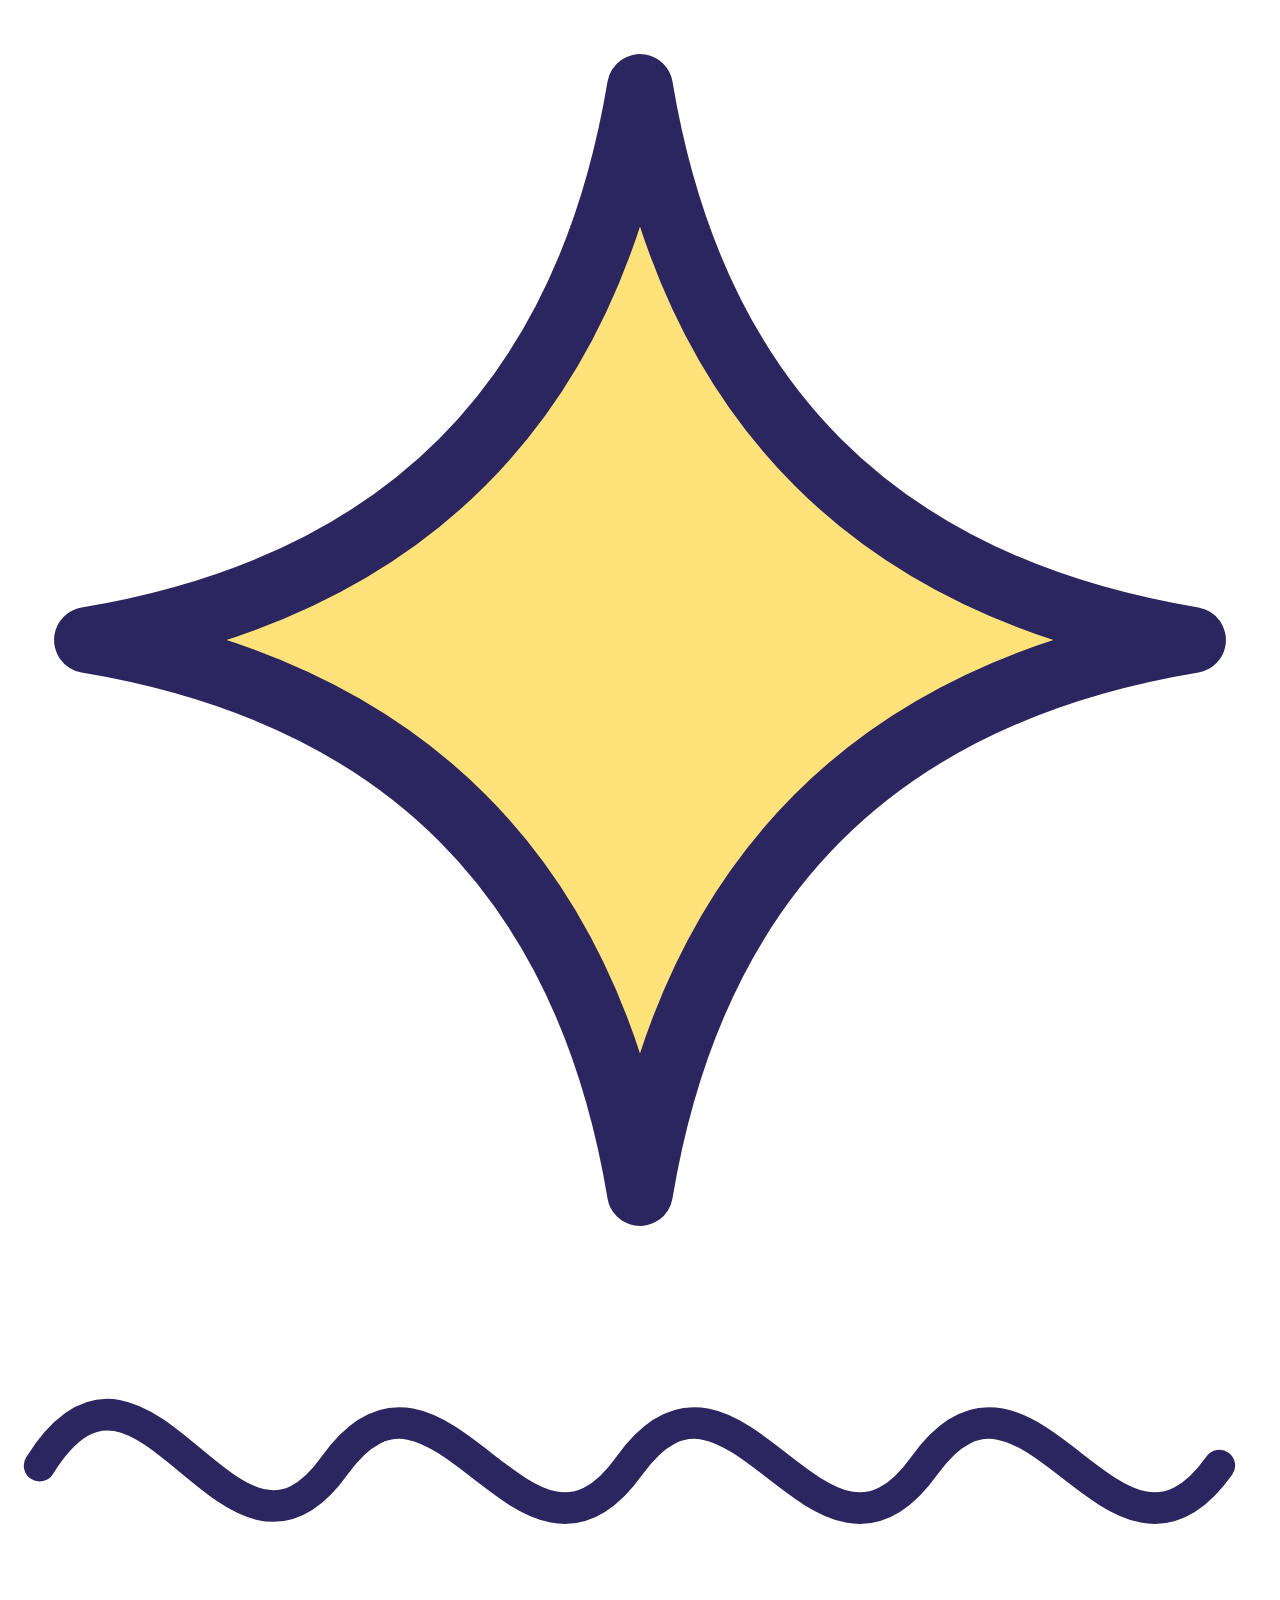
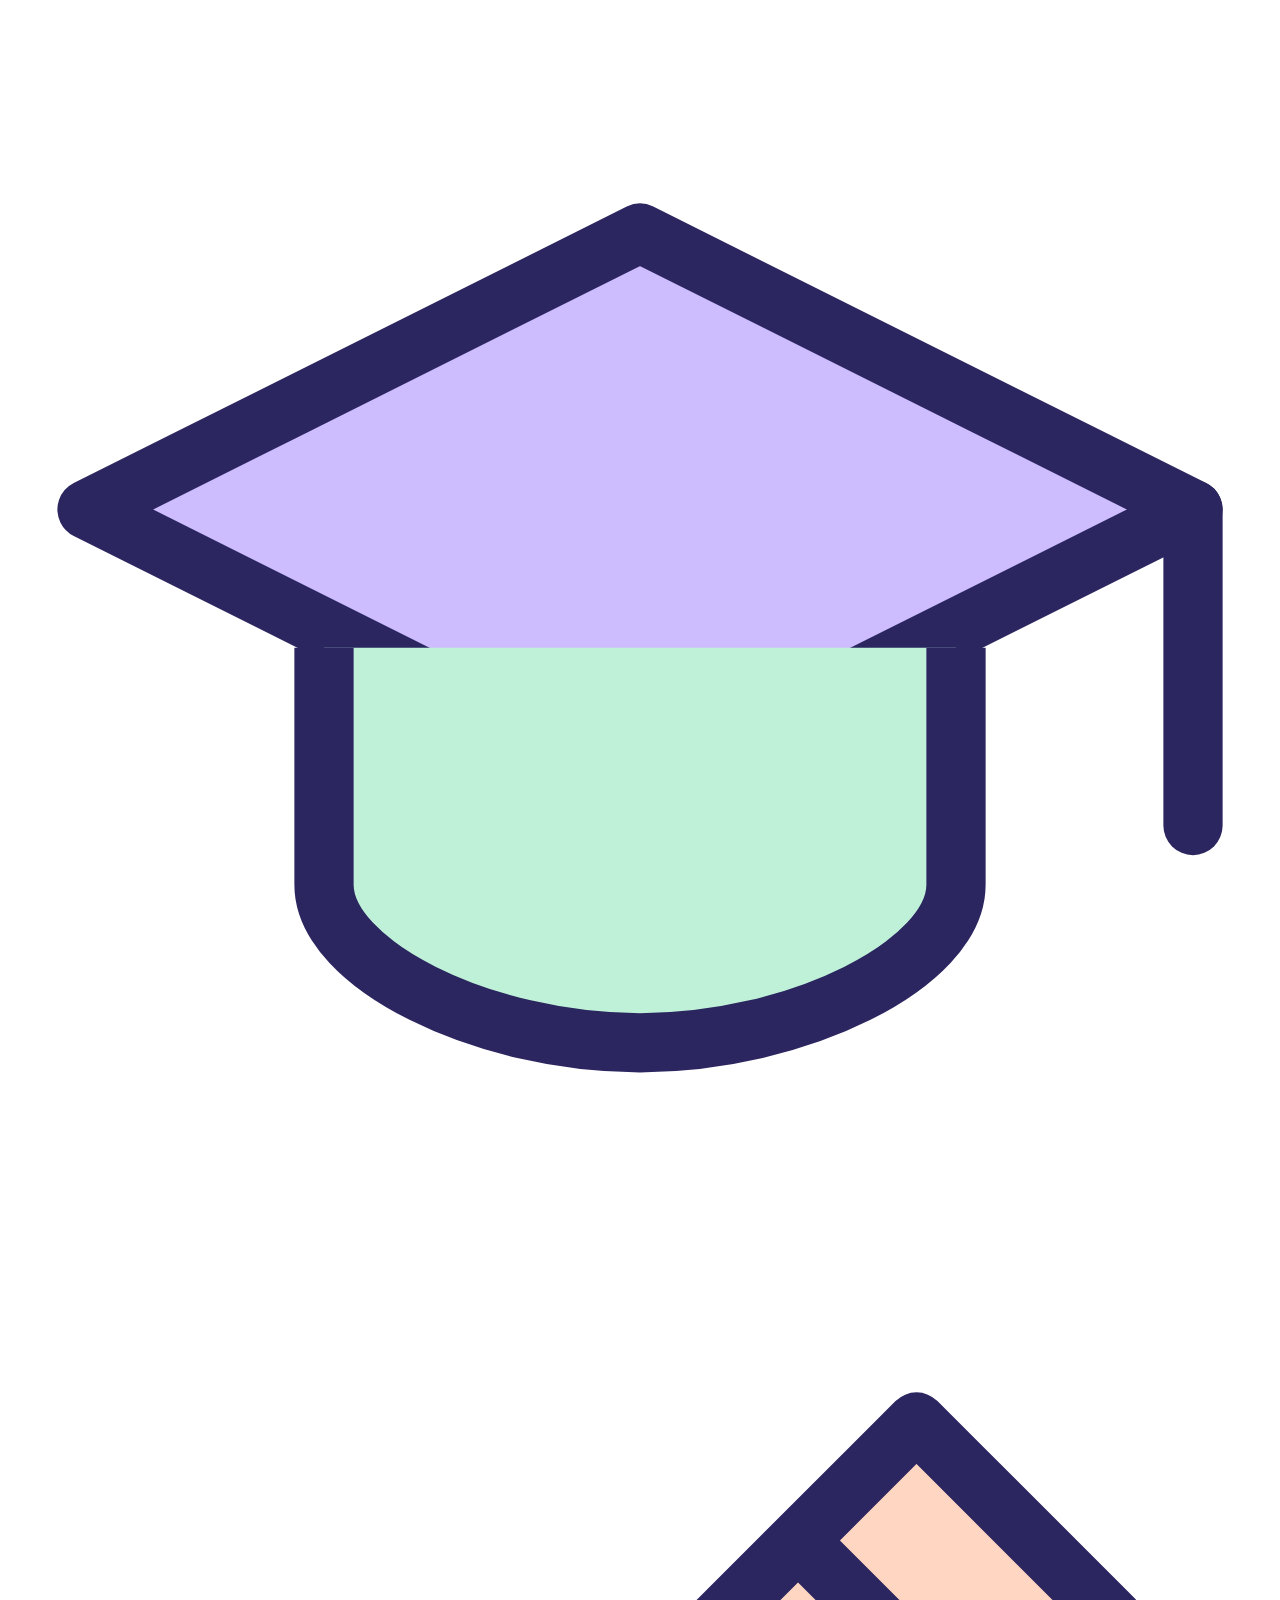
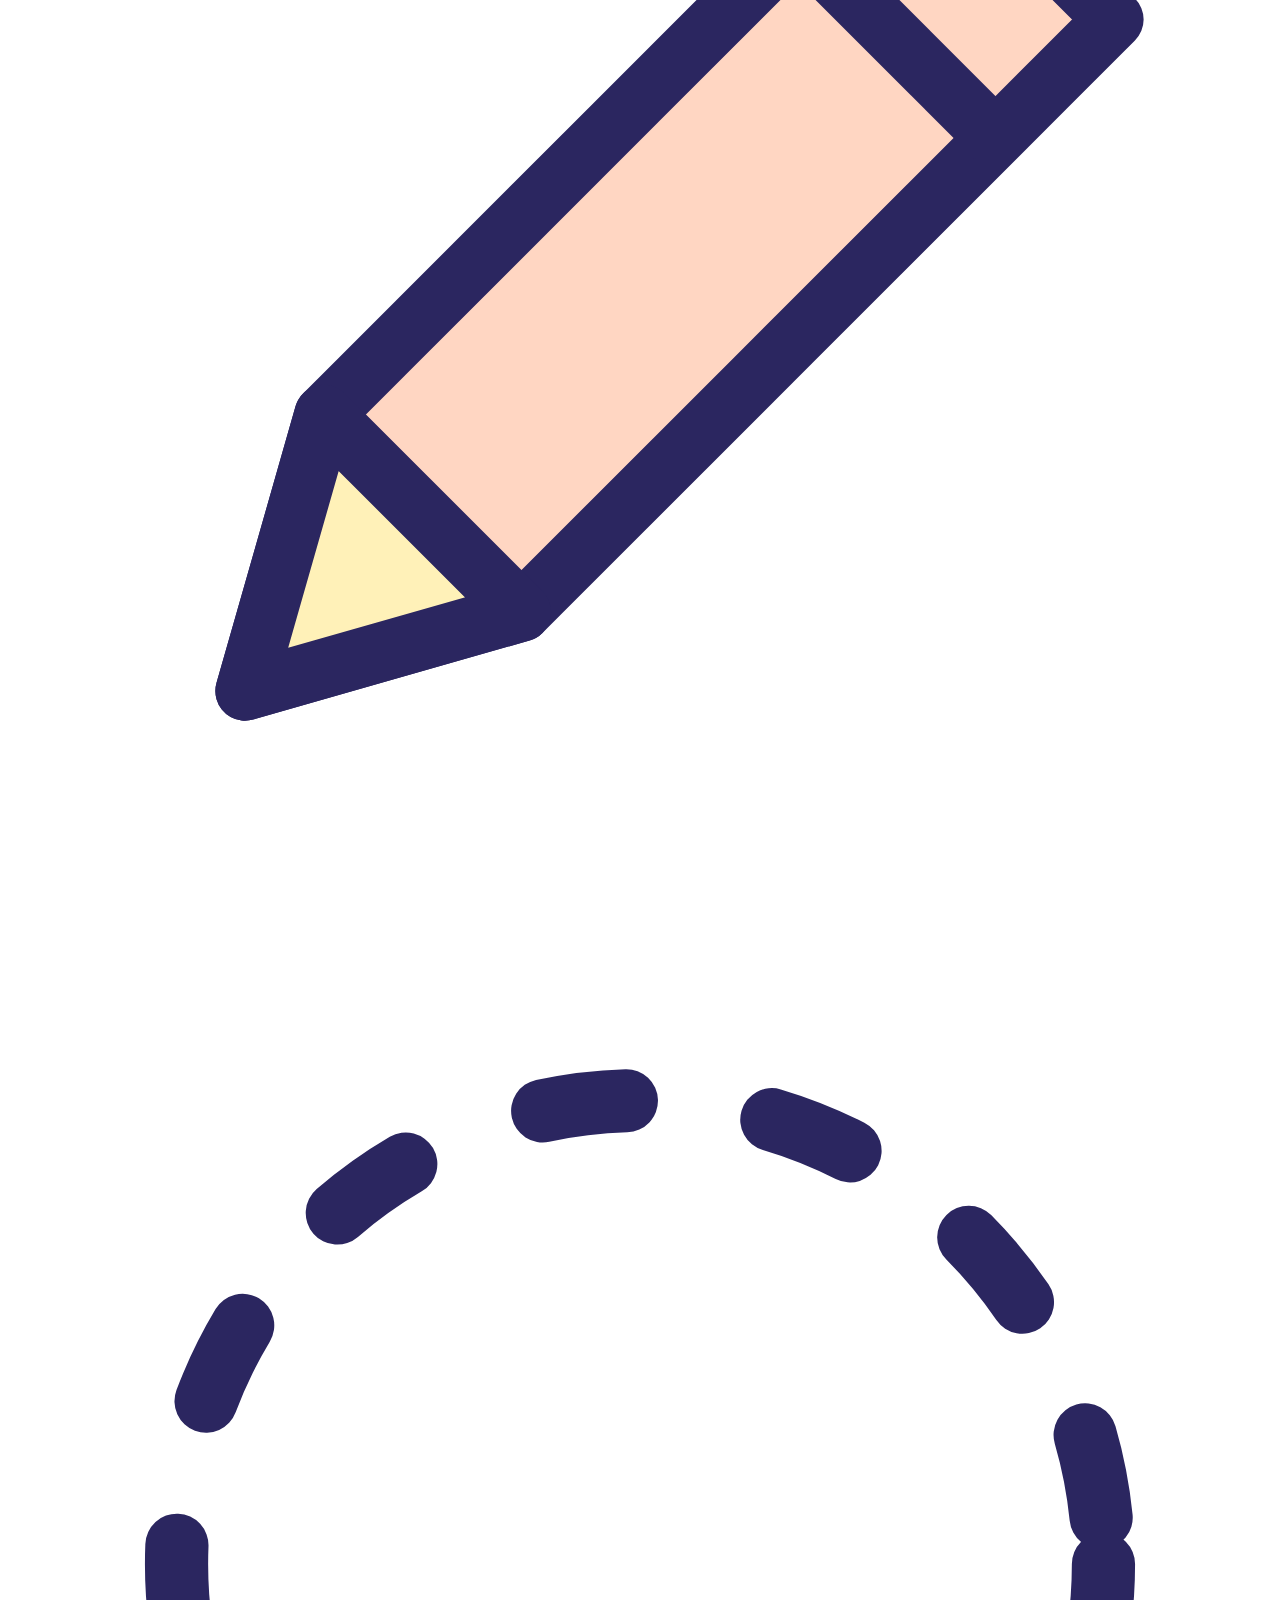
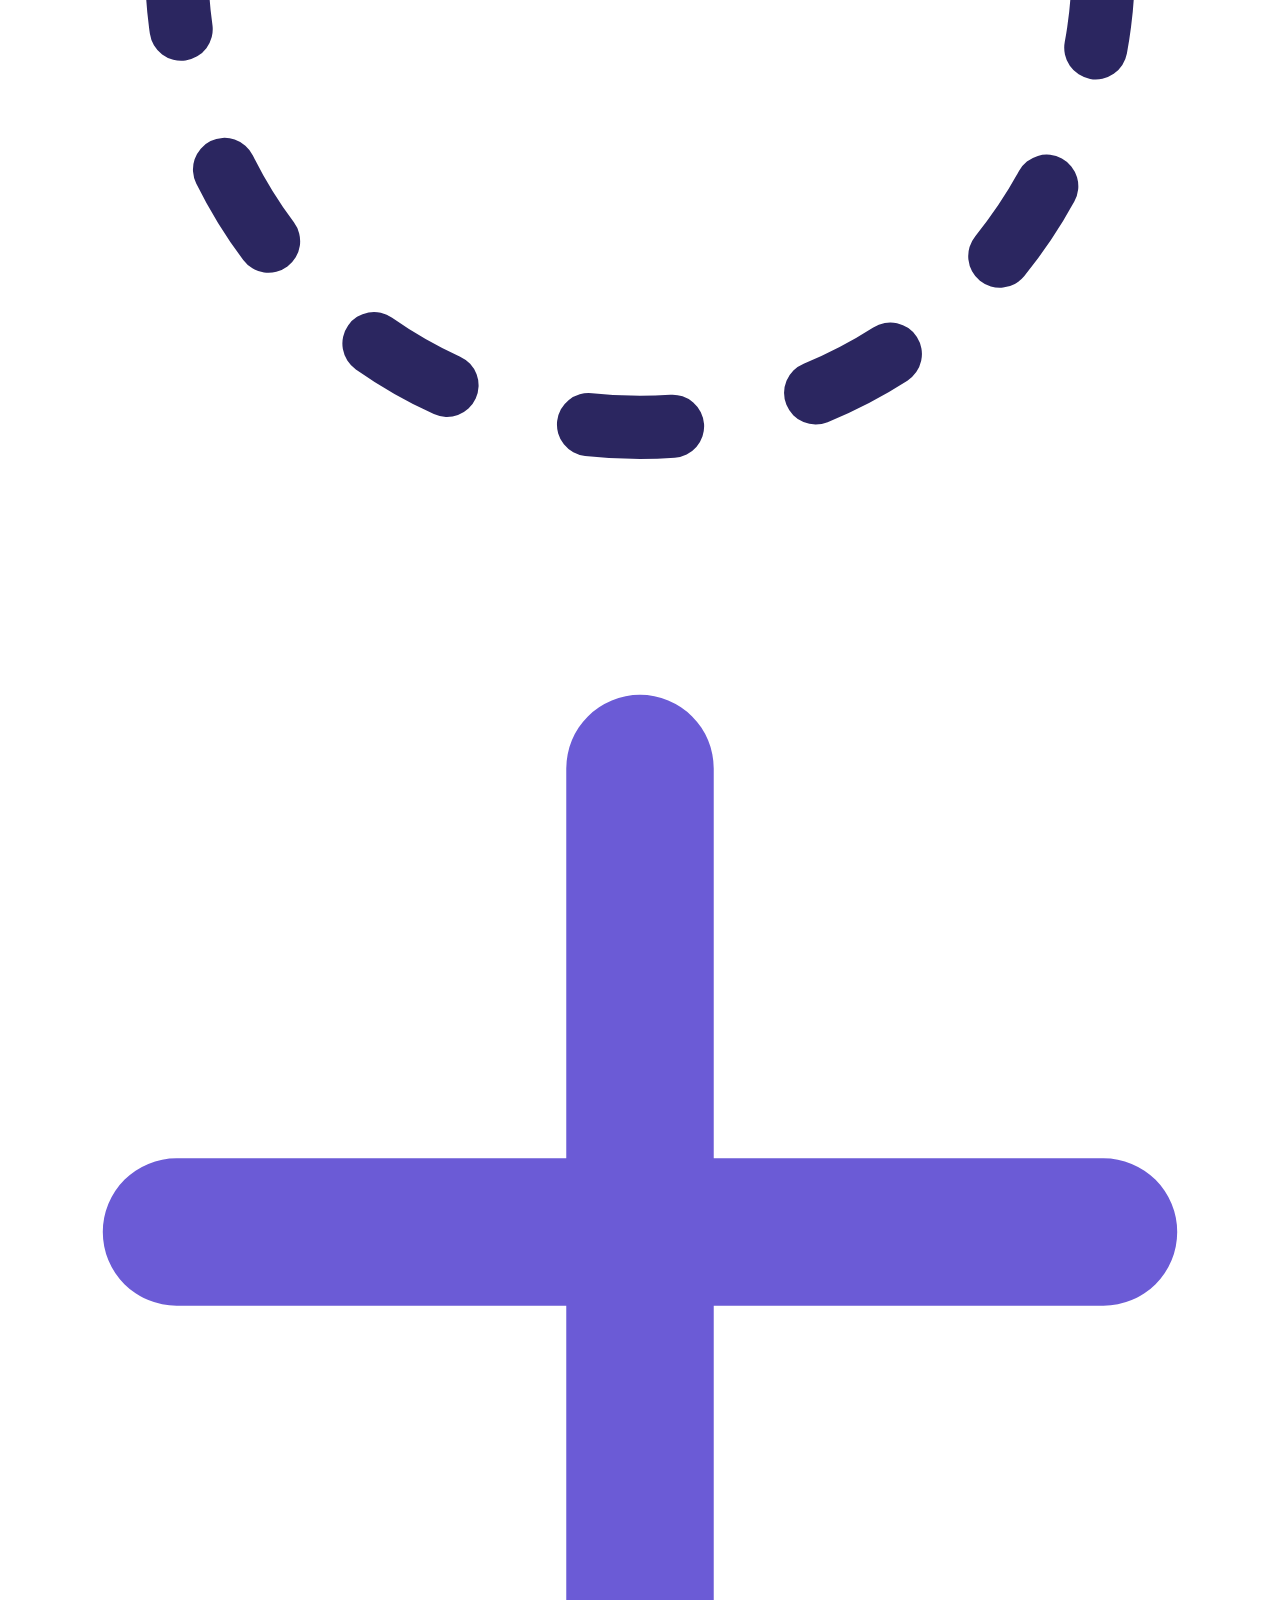
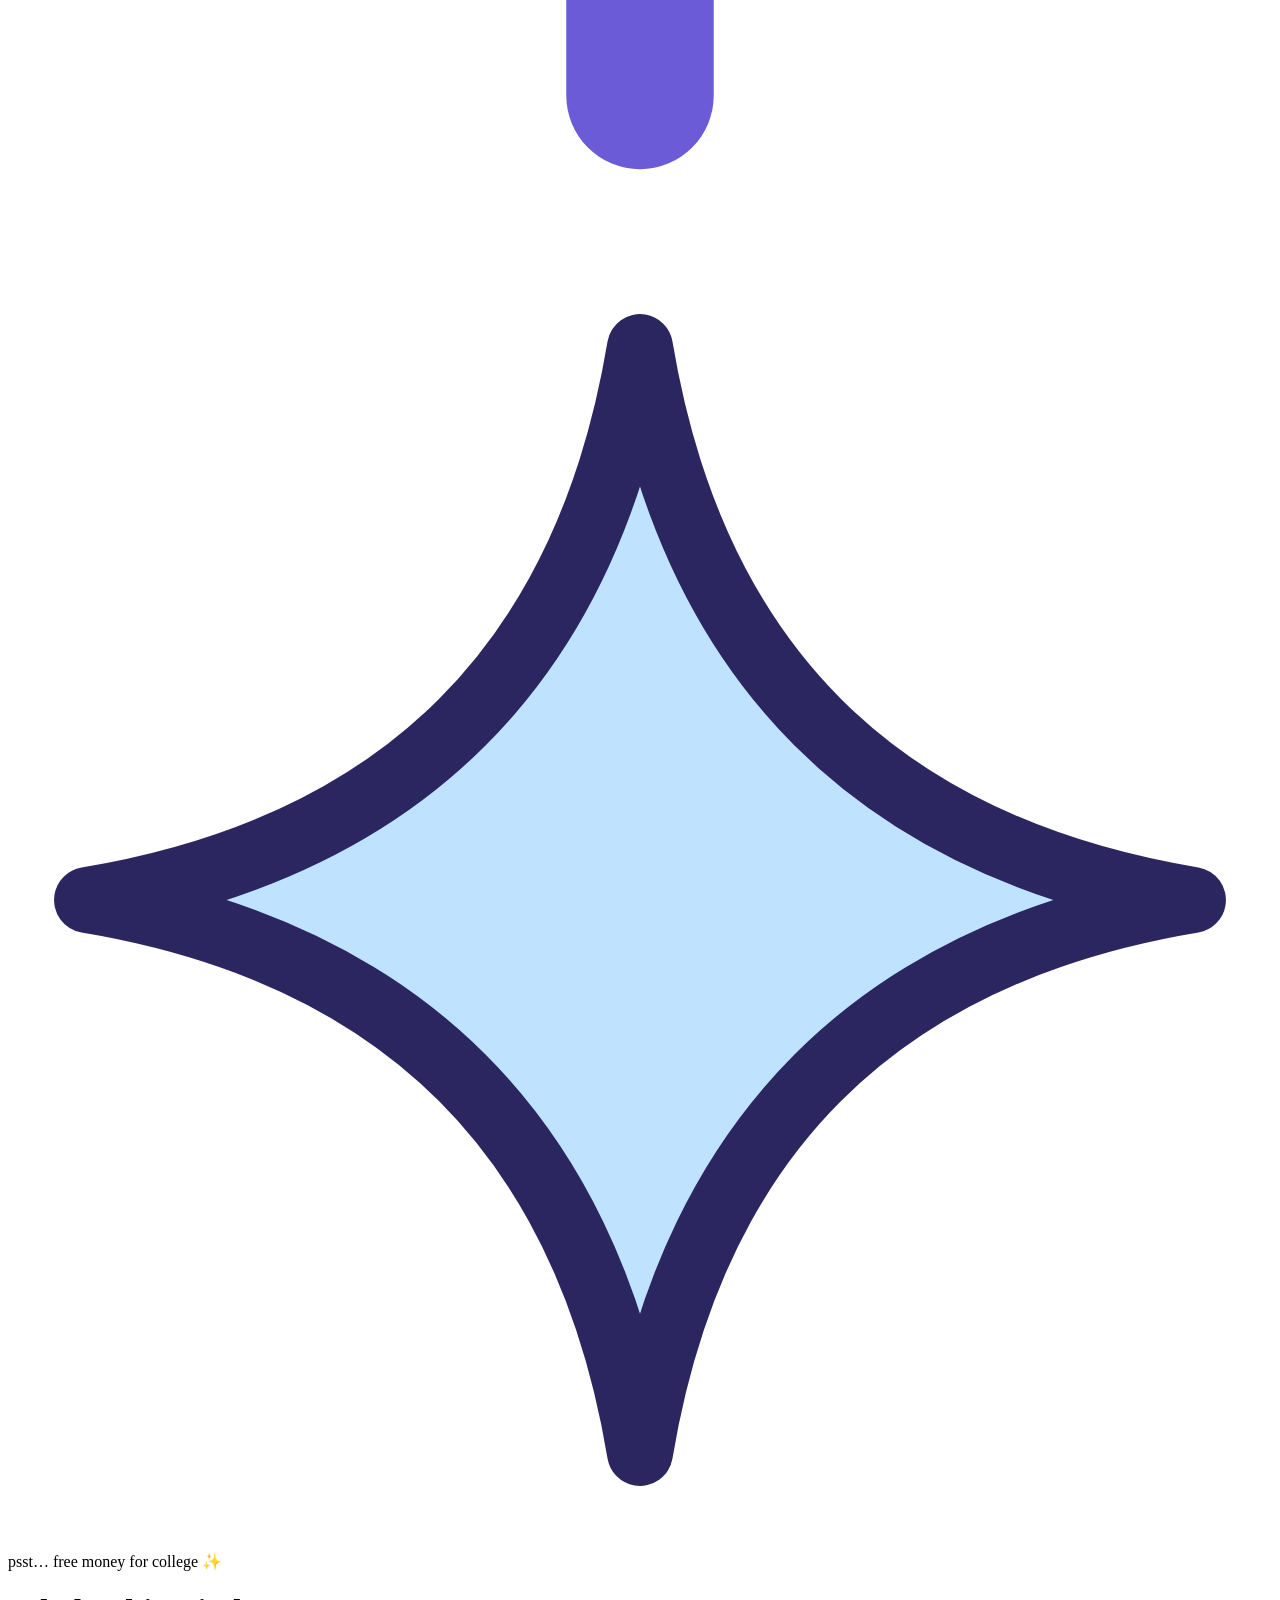
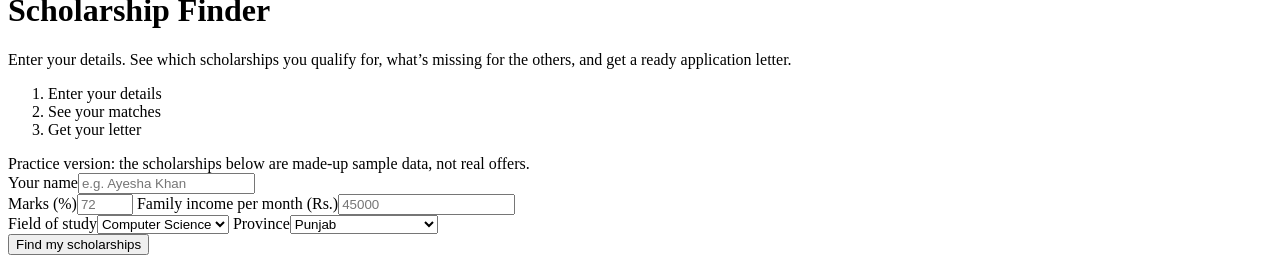
==== index.html @ 19dd43ed "Rename scholarship-finder-pastel.html to index.html" ====
<!DOCTYPE html>
<html lang="en">
<head>
<meta charset="utf-8">
<meta name="viewport" content="width=device-width, initial-scale=1, viewport-fit=cover">
<title>Scholarship Finder</title>
<link rel="preconnect" href="https://fonts.googleapis.com">
<link href="https://fonts.googleapis.com/css2?family=Bricolage+Grotesque:wght@400;600;800&display=swap" rel="stylesheet">
<link rel="stylesheet" href="genz.css">
</head>
<body>
<div class="doodles" aria-hidden="true">
<svg class="d1" viewBox="0 0 48 48"><path d="M24 3c2 12 9 19 21 21-12 2-19 9-21 21-2-12-9-19-21-21 12-2 19-9 21-21z" fill="#ffe27a" stroke="#2b2660" stroke-width="2.5" stroke-linejoin="round"/></svg>
<svg class="d2" viewBox="0 0 120 30"><path d="M3 18c10-16 18 14 28 0s18 14 28 0 18 14 28 0 18 14 28 0" fill="none" stroke="#2b2660" stroke-width="3" stroke-linecap="round"/></svg>
<svg class="d3" viewBox="0 0 64 64"><path d="M32 12L4 26l28 14 28-14z" fill="#cdbdff" stroke="#2b2660" stroke-width="3" stroke-linejoin="round"/><path d="M16 33v12c0 4 8 8 16 8s16-4 16-8V33" fill="#bff0d8" stroke="#2b2660" stroke-width="3" stroke-linejoin="round"/><path d="M60 26v16" stroke="#2b2660" stroke-width="3" stroke-linecap="round"/></svg>
<svg class="d4" viewBox="0 0 64 64"><path d="M12 52l4-14 30-30 10 10-30 30z" fill="#ffd6c2" stroke="#2b2660" stroke-width="3" stroke-linejoin="round"/><path d="M12 52l4-14 10 10z" fill="#fff1b8" stroke="#2b2660" stroke-width="3" stroke-linejoin="round"/><path d="M40 14l10 10" stroke="#2b2660" stroke-width="3"/></svg>
<svg class="d5" viewBox="0 0 60 60"><circle cx="30" cy="30" r="22" fill="none" stroke="#2b2660" stroke-width="3" stroke-dasharray="4 7" stroke-linecap="round"/></svg>
<svg class="d6" viewBox="0 0 60 60"><path d="M30 8v44M8 30h44" stroke="#6b5bd6" stroke-width="7" stroke-linecap="round"/></svg>
<svg class="d7" viewBox="0 0 48 48"><path d="M24 3c2 12 9 19 21 21-12 2-19 9-21 21-2-12-9-19-21-21 12-2 19-9 21-21z" fill="#bfe3ff" stroke="#2b2660" stroke-width="2.5" stroke-linejoin="round"/></svg>
</div>
<main>
<header>
<p class="kicker">psst… free money for college ✨</p>
<h1>Scholarship <span class="hl">Finder</span></h1>
<p class="sub">Enter your details. See which scholarships you qualify for, what’s missing for the others, and get a ready application letter.</p>
<ol class="steps"><li>Enter your details</li><li>See your matches</li><li>Get your letter</li></ol>
</header>
<div class="note">Practice version: the scholarships below are made-up sample data, not real offers.</div>

<form id="f">
<label>Your name<input id="name" required placeholder="e.g. Ayesha Khan"></label>
<div class="row">
<label>Marks (%)<input id="marks" type="number" min="0" max="100" required placeholder="72"></label>
<label>Family income per month (Rs.)<input id="inc" type="number" min="0" required placeholder="45000"></label>
</div>
<div class="row">
<label>Field of study<select id="field"><option>Computer Science</option><option>Engineering</option><option>Business</option><option>Medical</option><option>Science</option><option>Arts &amp; Humanities</option></select></label>
<label>Province<select id="prov"><option>Punjab</option><option>Sindh</option><option>Khyber Pakhtunkhwa</option><option>Balochistan</option><option>Islamabad</option><option>AJK / Gilgit-Baltistan</option></select></label>
</div>
<button type="submit">Find my scholarships</button>
</form>

<div id="out"></div>
</main>

<script>
// Paste your Gemma API key between the quotes below. Keep this file private; never upload it to GitHub.
var API_KEY="your api key";
var MODEL="gemma-4-26b-a4b-it"; // if it stops working, change this name
var SCH=[
{n:"Merit Star Scholarship",min:80,inc:null,fields:null,prov:null,dl:"2026-11-30",amt:"Rs. 150,000 per year"},
{n:"Need-Based Education Fund",min:60,inc:50000,fields:null,prov:null,dl:"2026-11-20",amt:"Full tuition"},
{n:"STEM Future Scholars",min:65,inc:100000,fields:["Computer Science","Engineering","Science"],prov:null,dl:"2026-12-05",amt:"Rs. 120,000 per year"},
{n:"Business Leaders Award",min:70,inc:120000,fields:["Business"],prov:null,dl:"2026-12-10",amt:"Rs. 100,000 per year"},
{n:"Future Doctors Aid",min:75,inc:90000,fields:["Medical"],prov:null,dl:"2026-12-15",amt:"Rs. 180,000 per year"},
{n:"Punjab Merit and Need Grant",min:70,inc:80000,fields:null,prov:"Punjab",dl:"2026-11-25",amt:"Rs. 90,000 per year"},
{n:"Sindh Scholars Program",min:65,inc:75000,fields:null,prov:"Sindh",dl:"2026-12-01",amt:"Rs. 90,000 per year"},
{n:"Khyber Pakhtunkhwa Rising Fund",min:60,inc:70000,fields:null,prov:"Khyber Pakhtunkhwa",dl:"2026-11-28",amt:"Rs. 85,000 per year"},
{n:"Balochistan Talent Support",min:55,inc:60000,fields:null,prov:"Balochistan",dl:"2026-12-20",amt:"Rs. 95,000 per year"},
{n:"Open Access Grant",min:50,inc:30000,fields:null,prov:null,dl:"2026-11-18",amt:"Rs. 60,000 per year"}
];
function esc(s){return String(s).replace(/[&<>"]/g,function(c){return{"&":"&amp;","<":"&lt;",">":"&gt;",'"':"&quot;"}[c]})}
function days(d){var n=Math.ceil((new Date(d+"T23:59:59")-new Date())/86400000);return n<0?"Deadline passed":n+" days left"}
function check(s,u){
 var fails=[],hard=false;
 if(u.marks<s.min)fails.push("Needs "+s.min+"% marks (you have "+u.marks+"%, so "+(s.min-u.marks)+"% more)");
 if(s.inc&&u.inc>s.inc)fails.push("Family income must be under Rs. "+s.inc.toLocaleString()+" per month");
 if(s.fields&&s.fields.indexOf(u.field)<0){fails.push("Only for: "+s.fields.join(", "));hard=true}
 if(s.prov&&s.prov!==u.prov){fails.push("Only for students from "+s.prov);hard=true}
 var close=(u.marks>=s.min-10)&&(!s.inc||u.inc<=s.inc*1.3);
 return{fails:fails,status:fails.length===0?"match":(!hard&&close?"almost":"no")};
}
function reasons(s,u){
 var r=["Your marks ("+u.marks+"%) meet the minimum of "+s.min+"%"];
 if(s.inc)r.push("Your family income is within the limit of Rs. "+s.inc.toLocaleString()+" per month");
 if(s.fields)r.push("You study "+u.field);
 if(s.prov)r.push("You are from "+u.prov);
 return r;
}
function letter(s,u){
 return "Dear Scholarship Committee,\n\nI am writing to apply for the "+s.n+". I am a "+u.field+" student from "+u.prov+" with "+u.marks+"% marks in my most recent exam. My family’s monthly income is Rs. "+u.inc.toLocaleString()+", and this scholarship would help me continue my studies without interruption.\n\nI meet the requirements:\n- "+reasons(s,u).join("\n- ")+"\n\nI will provide all required documents on request. Thank you for considering my application.\n\nSincerely,\n"+u.name;
}
function docs(s){
 var d=["CNIC or B-Form copy","Latest transcript or result card","Family income certificate","Two passport-size photos"];
 if(s.prov)d.push("Domicile certificate ("+s.prov+")");
 return d;
}
var U=null;
function render(){
 var m=[],a=[];
 SCH.forEach(function(s,i){var c=check(s,U);if(c.status==="match")m.push([s,i,c]);else if(c.status==="almost")a.push([s,i,c])});
 var h="<h2>You qualify for "+m.length+"</h2>";
 if(!m.length)h+="<p class=\"empty\">No full matches yet. Check the “almost” list below.</p>";
 m.forEach(function(x){var s=x[0];
  h+="<div class=\"card\"><span class=\"tag\">You qualify</span><h3>"+esc(s.n)+"</h3><p class=\"meta\">"+esc(s.amt)+" · "+days(s.dl)+"</p><ul>"+reasons(s,U).map(function(r){return"<li>"+esc(r)+"</li>"}).join("")+"</ul>"+
  "<strong>Documents to prepare</strong><ul>"+docs(s).map(function(d){return"<li>"+esc(d)+"</li>"}).join("")+"</ul>"+
  "<button class=\"ghost\" data-i=\""+x[1]+"\">Write my application letter</button><div id=\"L"+x[1]+"\"></div></div>"});
 if(a.length){h+="<h2>Almost there</h2>";
  a.forEach(function(x){var s=x[0];
   h+="<div class=\"card almost\"><span class=\"tag\">Almost</span><h3>"+esc(s.n)+"</h3><p class=\"meta\">"+esc(s.amt)+" · "+days(s.dl)+"</p><ul>"+x[2].fails.map(function(r){return"<li>"+esc(r)+"</li>"}).join("")+"</ul></div>"})}
 var o=document.getElementById("out");o.innerHTML=h;
 o.scrollIntoView({behavior:"smooth"});
}
document.getElementById("f").addEventListener("submit",function(e){
 e.preventDefault();
 U={name:document.getElementById("name").value.trim(),marks:+document.getElementById("marks").value,inc:+document.getElementById("inc").value,field:document.getElementById("field").value,prov:document.getElementById("prov").value};
 render();
});
async function askGemma(s,u){
 var key=API_KEY;
 if(!key||key==="PASTE_YOUR_KEY_HERE")throw new Error("No API key in the code");
 var prompt="You are a friendly scholarship advisor helping a student in Pakistan. Student: name "+u.name+", "+u.marks+"% marks, field "+u.field+", province "+u.prov+", family income Rs. "+u.inc+" per month. Scholarship: "+s.n+" ("+s.amt+"). Write two parts. Part 1 starts with the line LETTER: then a formal, warm application letter of about 150 words signed with the student name. Part 2 starts with the line TIPS: then 3 short bullet tips in very simple English about why the student qualifies and how to make the application stronger. No other text.";
 var r=await fetch("https://generativelanguage.googleapis.com/v1beta/models/"+MODEL+":generateContent?key="+encodeURIComponent(key),{signal:AbortSignal.timeout(15000),method:"POST",headers:{"Content-Type":"application/json"},body:JSON.stringify({contents:[{parts:[{text:prompt}]}]})});
 var d=await r.json();
 if(!r.ok)throw new Error((d.error&&d.error.message)||"API error");
 return d.candidates[0].content.parts.filter(function(p){return !p.thought}).map(function(p){return p.text||""}).join("");
}
document.getElementById("out").addEventListener("click",async function(e){
 var b=e.target.closest("button[data-i]");if(!b)return;
 var i=+b.getAttribute("data-i"),box=document.getElementById("L"+i),letterText,tips="",src;
 b.style.display="none";
 box.innerHTML="<p class=\"src\">Gemma is writing your letter…</p>";
 try{
  var out=await askGemma(SCH[i],U),k=out.search(/TIPS:/i);
  letterText=(k>=0?out.slice(0,k):out).replace(/^\s*LETTER:\s*/i,"").trim();
  if(k>=0)tips=out.slice(k).replace(/^TIPS:\s*/i,"").trim();
  if(!letterText)throw new Error("Empty reply");
  src="";
 }catch(err){
  letterText=letter(SCH[i],U);
  src="Backup template used (Gemma problem: "+err.message+")";
 }
 box.innerHTML="<div class=\"letter\">"+esc(letterText)+"</div>"+(tips?"<div class=\"tips\"><strong>Tips</strong>\n"+esc(tips)+"</div>":"")+"<p class=\"src\">"+esc(src)+"</p><p><button class=\"ghost\" data-c=\""+i+"\">Copy letter</button></p>";
});
document.getElementById("out").addEventListener("click",function(e){
 var b=e.target.closest("button[data-c]");if(!b)return;
 var t=document.getElementById("L"+b.getAttribute("data-c")).querySelector(".letter").textContent;
 try{navigator.clipboard.writeText(t).then(function(){b.textContent="Copied"},function(){b.textContent="Select the text to copy"})}catch(x){b.textContent="Select the text to copy"}
});
</script>
</body>
</html>
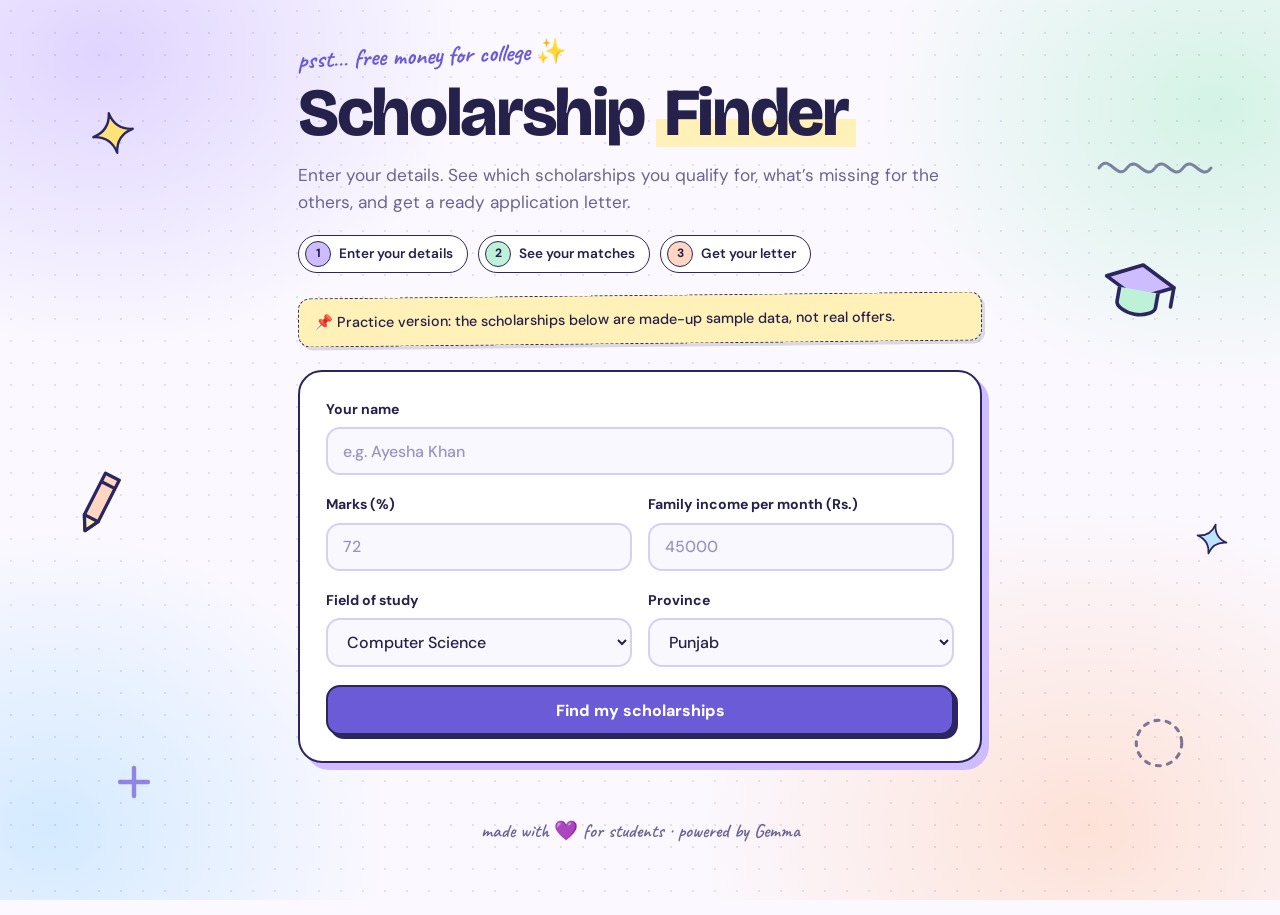
==== commit a14fe6a4: "Update index.html" ====
--- a/index.html
+++ b/index.html
@@ -6,7 +6,7 @@
 <title>Scholarship Finder</title>
 <link rel="preconnect" href="https://fonts.googleapis.com">
 <link href="https://fonts.googleapis.com/css2?family=Bricolage+Grotesque:wght@400;600;800&display=swap" rel="stylesheet">
-<link rel="stylesheet" href="genz.css">
+<link rel="stylesheet" href="style.css">
 </head>
 <body>
 <div class="doodles" aria-hidden="true">
@@ -45,7 +45,7 @@
 
 <script>
 // Paste your Gemma API key between the quotes below. Keep this file private; never upload it to GitHub.
-var API_KEY="your api key";
+var API_KEY="";
 var MODEL="gemma-4-26b-a4b-it"; // if it stops working, change this name
 var SCH=[
 {n:"Merit Star Scholarship",min:80,inc:null,fields:null,prov:null,dl:"2026-11-30",amt:"Rs. 150,000 per year"},
@@ -128,7 +128,7 @@
   src="";
  }catch(err){
   letterText=letter(SCH[i],U);
-  src="Backup template used (Gemma problem: "+err.message+")";
+  src="This public demo uses a template letter. The AI-written version works when run with an API key.";
  }
  box.innerHTML="<div class=\"letter\">"+esc(letterText)+"</div>"+(tips?"<div class=\"tips\"><strong>Tips</strong>\n"+esc(tips)+"</div>":"")+"<p class=\"src\">"+esc(src)+"</p><p><button class=\"ghost\" data-c=\""+i+"\">Copy letter</button></p>";
 });
--- a/style.css
+++ b/style.css
@@ -0,0 +1,326 @@
+@import url("https://fonts.googleapis.com/css2?family=Bricolage+Grotesque:opsz,wght@12..96,600..800&family=Caveat:wght@600;700&family=DM+Sans:wght@400;500;600;700&display=swap");
+
+/* ===== PASTEL THEME: change colors here ===== */
+:root {
+  --bg: #fbf8ff;
+  --ink: #25214a;
+  --muted: #6a6590;
+  --line: #2b2660;
+  --lilac: #cdbdff;
+  --mint: #bff0d8;
+  --peach: #ffd6c2;
+  --butter: #fff1b8;
+  --sky: #bfe3ff;
+  --brand: #6b5bd6;
+  --brand-dark: #5646c0;
+  --body: "DM Sans", system-ui, -apple-system, "Segoe UI", sans-serif;
+  --display: "Bricolage Grotesque", "DM Sans", system-ui, sans-serif;
+  --hand: "Caveat", "Comic Sans MS", cursive;
+  color-scheme: light;
+}
+
+* { box-sizing: border-box; }
+html { scroll-behavior: smooth; }
+::selection { background: var(--butter); }
+
+/* ===== Background ===== */
+body {
+  margin: 0;
+  min-height: 100vh;
+  font-family: var(--body);
+  color: var(--ink);
+  line-height: 1.6;
+  -webkit-font-smoothing: antialiased;
+  background:
+    radial-gradient(520px 420px at 8% 6%, rgba(205, 189, 255, .6), transparent 70%),
+    radial-gradient(480px 400px at 95% 12%, rgba(191, 240, 216, .65), transparent 70%),
+    radial-gradient(560px 460px at 85% 92%, rgba(255, 214, 194, .65), transparent 70%),
+    radial-gradient(480px 420px at 4% 92%, rgba(191, 227, 255, .65), transparent 70%),
+    var(--bg);
+  background-attachment: fixed;
+}
+
+body::before {
+  content: "";
+  position: fixed;
+  inset: 0;
+  z-index: 0;
+  pointer-events: none;
+  background-image: radial-gradient(rgba(37, 33, 74, .11) 1.2px, transparent 1.5px);
+  background-size: 22px 22px;
+}
+
+/* ===== Doodles ===== */
+.doodles { position: fixed; inset: 0; z-index: 0; pointer-events: none; overflow: hidden; }
+.doodles svg { position: absolute; display: block; }
+.d1 { width: 46px; left: 7%;  top: 110px; transform: rotate(-12deg); }
+.d2 { width: 120px; right: 5%; top: 150px; opacity: .55; }
+.d3 { width: 78px; right: 8%; top: 250px; transform: rotate(10deg); }
+.d4 { width: 70px; left: 5%;  top: 52%; transform: rotate(-18deg); }
+.d5 { width: 62px; right: 7%; bottom: 14%; opacity: .6; }
+.d6 { width: 38px; left: 9%;  bottom: 11%; opacity: .7; }
+.d7 { width: 34px; right: 4%; top: 58%; transform: rotate(14deg); }
+
+main { position: relative; z-index: 1; max-width: 720px; margin: 0 auto; padding: 44px 18px 72px; }
+
+/* ===== Hero ===== */
+.kicker {
+  margin: 0 0 4px;
+  color: var(--brand);
+  font: 700 1.55rem var(--hand);
+  transform: rotate(-2deg);
+  transform-origin: left;
+}
+
+h1 {
+  margin: 0 0 14px;
+  font-family: var(--display);
+  font-size: clamp(2.5rem, 10vw, 4.2rem);
+  font-weight: 800;
+  line-height: 1.02;
+  letter-spacing: -0.035em;
+}
+
+.hl { padding: 0 .12em; background: linear-gradient(transparent 58%, var(--butter) 58%, var(--butter) 92%, transparent 92%); }
+
+.sub { max-width: 54ch; margin: 0 0 18px; color: var(--muted); font-size: 1.08rem; }
+
+.steps { display: flex; flex-wrap: wrap; gap: 10px; margin: 0 0 22px; padding: 0; list-style: none; counter-reset: s; }
+.steps li {
+  counter-increment: s;
+  display: inline-flex;
+  align-items: center;
+  gap: 8px;
+  padding: 5px 14px 5px 6px;
+  background: #fff;
+  border: 1.5px solid var(--line);
+  border-radius: 99px;
+  font-size: .85rem;
+  font-weight: 600;
+}
+.steps li::before {
+  content: counter(s);
+  display: grid;
+  place-items: center;
+  width: 24px;
+  height: 24px;
+  border: 1.5px solid var(--line);
+  border-radius: 50%;
+  background: var(--lilac);
+  font-size: .75rem;
+  font-weight: 800;
+}
+.steps li:nth-child(2)::before { background: var(--mint); }
+.steps li:nth-child(3)::before { background: var(--peach); }
+
+.note {
+  margin: 0 0 26px;
+  padding: 12px 16px;
+  background: var(--butter);
+  border: 1.5px dashed var(--line);
+  border-radius: 12px;
+  box-shadow: 3px 3px 0 rgba(37, 33, 74, .15);
+  font-size: .9rem;
+  font-weight: 500;
+  transform: rotate(-.6deg);
+}
+.note::before { content: "📌 "; }
+
+/* ===== Form ===== */
+form {
+  display: grid;
+  gap: 18px;
+  padding: 26px;
+  background: #fff;
+  border: 2px solid var(--line);
+  border-radius: 24px;
+  box-shadow: 7px 7px 0 var(--lilac);
+}
+
+label { display: grid; gap: 7px; font-size: .88rem; font-weight: 700; }
+
+input,
+select {
+  width: 100%;
+  min-height: 48px;
+  padding: 11px 15px;
+  border: 2px solid #d8d0f3;
+  border-radius: 14px;
+  background: #faf8ff;
+  color: var(--ink);
+  font: 500 1rem var(--body);
+  transition: border-color .15s, box-shadow .15s, background .15s;
+}
+
+input::placeholder { color: #9a95bd; }
+input:hover, select:hover { border-color: var(--lilac); }
+
+input:focus,
+select:focus {
+  outline: none;
+  border-color: var(--brand);
+  background: #fff;
+  box-shadow: 0 0 0 4px rgba(107, 91, 214, .18);
+}
+
+.row { display: grid; grid-template-columns: 1fr 1fr; gap: 16px; }
+
+/* ===== Buttons (sticker style) ===== */
+button {
+  min-height: 50px;
+  padding: 12px 22px;
+  border: 2px solid var(--line);
+  border-radius: 14px;
+  background: var(--brand);
+  color: #fff;
+  font: 800 1rem var(--body);
+  cursor: pointer;
+  box-shadow: 4px 4px 0 var(--line);
+  transition: transform .1s, box-shadow .1s, background .15s;
+}
+
+button:hover { background: var(--brand-dark); transform: translate(-1px, -1px); box-shadow: 6px 6px 0 var(--line); }
+button:active { transform: translate(4px, 4px); box-shadow: 0 0 0 var(--line); }
+button:focus-visible { outline: 3px solid var(--butter); outline-offset: 3px; }
+
+button.ghost {
+  min-height: 42px;
+  padding: 8px 18px;
+  background: #fff;
+  color: var(--brand-dark);
+  font-size: .92rem;
+  box-shadow: 3px 3px 0 var(--mint);
+}
+button.ghost:hover { background: #f4f0ff; box-shadow: 5px 5px 0 var(--mint); }
+
+/* ===== Results ===== */
+h2 {
+  display: flex;
+  align-items: center;
+  gap: 12px;
+  margin: 46px 0 20px;
+  font-family: var(--display);
+  font-size: 1.65rem;
+  font-weight: 800;
+  letter-spacing: -0.02em;
+}
+h2::before { content: "✦"; color: var(--brand); font-size: .7em; }
+h2::after {
+  content: "";
+  flex: 1;
+  height: 12px;
+  background: url("data:image/svg+xml,%3Csvg xmlns='http://www.w3.org/2000/svg' width='24' height='12'%3E%3Cpath d='M0 6q6-8 12 0t12 0' fill='none' stroke='%2325214a' stroke-opacity='.35' stroke-width='2' stroke-linecap='round'/%3E%3C/svg%3E") repeat-x center;
+}
+
+.card {
+  margin-bottom: 22px;
+  padding: 22px;
+  background: #fff;
+  border: 2px solid var(--line);
+  border-radius: 22px;
+  box-shadow: 6px 6px 0 var(--mint);
+  animation: pop .4s ease both;
+  transition: transform .15s, box-shadow .15s;
+}
+.card:hover { transform: translate(-2px, -2px); box-shadow: 8px 8px 0 var(--mint); }
+.card.almost { box-shadow: 6px 6px 0 var(--peach); }
+.card.almost:hover { box-shadow: 8px 8px 0 var(--peach); }
+
+@keyframes pop { from { opacity: 0; transform: translateY(12px) scale(.98); } to { opacity: 1; transform: none; } }
+
+.card h3 { margin: 12px 0 2px; font-family: var(--display); font-size: 1.35rem; font-weight: 800; letter-spacing: -0.01em; }
+.meta { margin: 0 0 14px; color: var(--muted); font-size: .9rem; font-weight: 500; }
+
+.tag {
+  display: inline-block;
+  padding: 4px 12px;
+  background: var(--mint);
+  border: 1.5px solid var(--line);
+  border-radius: 99px;
+  font-size: .74rem;
+  font-weight: 800;
+  letter-spacing: .04em;
+  text-transform: uppercase;
+}
+.tag::before { content: "🎉 "; }
+.almost .tag { background: var(--butter); }
+.almost .tag::before { content: "⚡ "; }
+
+.card ul { margin: 10px 0 16px; padding: 0; list-style: none; }
+.card li { position: relative; margin-bottom: 8px; padding-left: 32px; font-size: .95rem; }
+.card li::before {
+  content: "✓";
+  position: absolute;
+  left: 0;
+  top: 1px;
+  display: grid;
+  place-items: center;
+  width: 21px;
+  height: 21px;
+  border: 1.5px solid var(--line);
+  border-radius: 50%;
+  background: var(--mint);
+  font-size: .72rem;
+  font-weight: 800;
+}
+.card.almost li::before { content: "!"; background: var(--butter); }
+.card strong + ul li::before { content: ""; border-radius: 6px; background: #fff; }
+.card strong { color: var(--muted); font-size: .76rem; letter-spacing: .08em; text-transform: uppercase; }
+.empty { color: var(--muted); }
+
+/* ===== Letter (notebook paper) ===== */
+.letter {
+  margin-top: 16px;
+  padding: 24px 22px 24px 26px;
+  background-color: #fffef9;
+  background-image: repeating-linear-gradient(transparent, transparent 29px, rgba(107, 91, 214, .15) 30px);
+  border: 2px solid var(--line);
+  border-left: 5px solid #ffb3c9;
+  border-radius: 8px 18px 18px 8px;
+  box-shadow: 5px 5px 0 var(--sky);
+  font-family: Georgia, "Times New Roman", serif;
+  font-size: 1rem;
+  line-height: 30px;
+  white-space: pre-wrap;
+}
+.letter::before {
+  content: "✉  APPLICATION LETTER";
+  display: block;
+  margin-bottom: 10px;
+  color: var(--brand);
+  font: 800 .7rem var(--body);
+  letter-spacing: .14em;
+}
+
+.tips {
+  margin-top: 16px;
+  padding: 14px 18px;
+  background: #f1ecff;
+  border: 2px dashed var(--lilac);
+  border-radius: 16px;
+  font-size: .93rem;
+  white-space: pre-wrap;
+}
+.tips strong { display: block; margin-bottom: 4px; color: var(--brand-dark); font-size: .8rem; }
+.tips strong::before { content: "✨ "; }
+.src { margin: 12px 0 0; color: var(--muted); font-size: .8rem; }
+
+main::after {
+  content: "made with 💜 for students · powered by Gemma";
+  display: block;
+  margin-top: 56px;
+  color: var(--muted);
+  font: 600 1.2rem var(--hand);
+  text-align: center;
+}
+
+/* ===== Small screens ===== */
+@media (max-width: 900px) { .d3, .d4, .d7 { display: none; } .doodles { opacity: .6; } }
+@media (max-width: 520px) {
+  main { padding: 28px 14px 56px; }
+  form { padding: 18px; }
+  .row { grid-template-columns: 1fr; }
+  .card { padding: 18px; }
+  .d2, .d5 { display: none; }
+}
+@media (prefers-reduced-motion: reduce) { * { transition: none !important; animation: none !important; scroll-behavior: auto !important; } }
